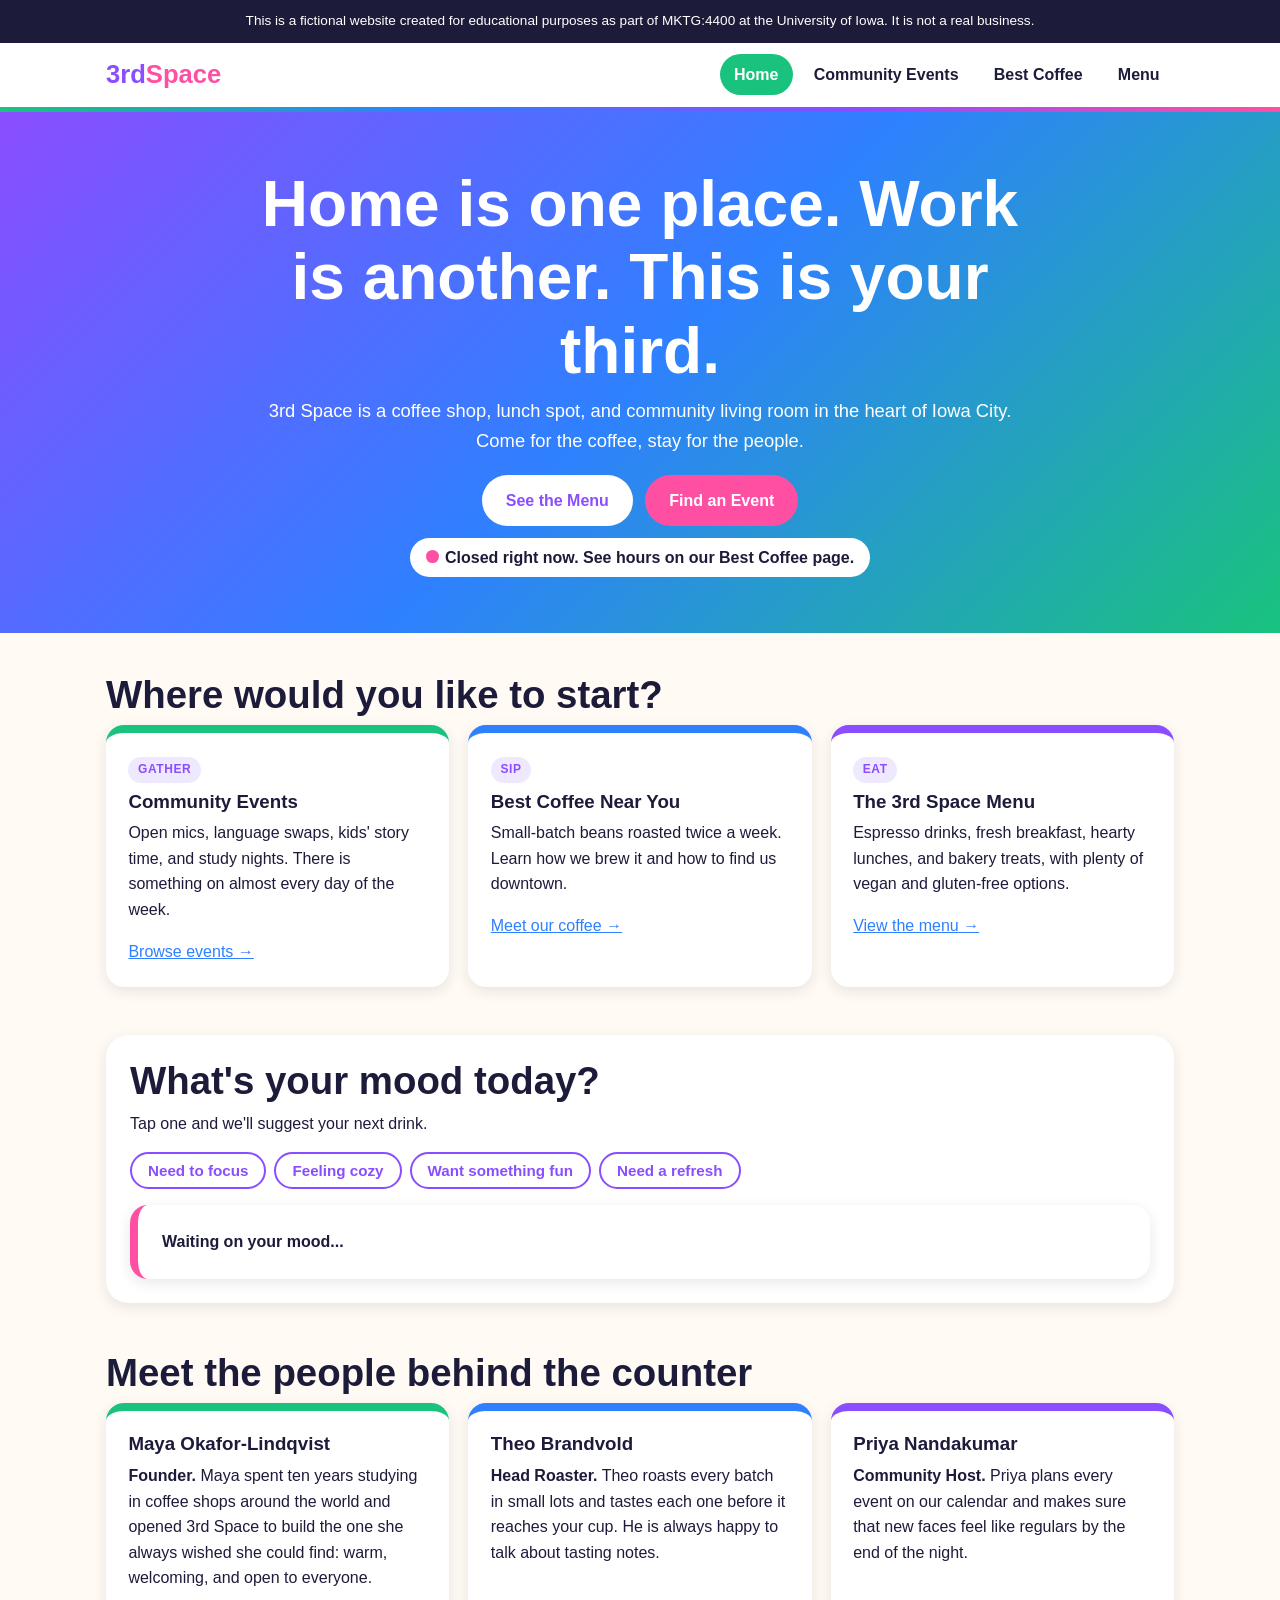
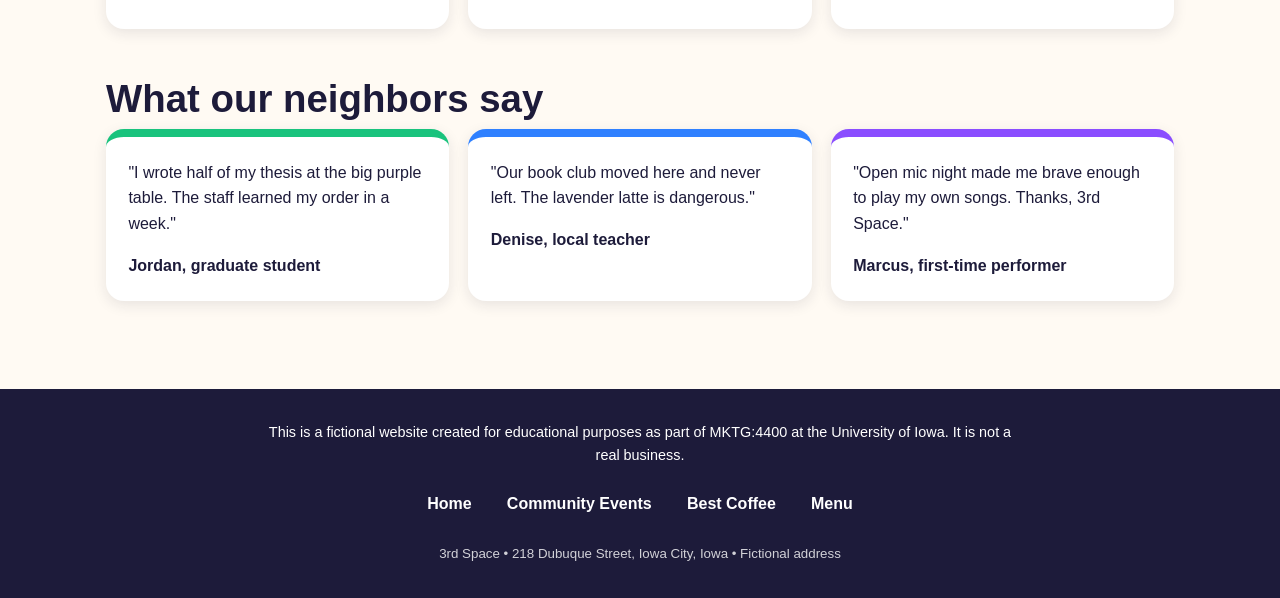
==== index.html @ 73d4e4b7 "Add index.html for 3rd Space coffee shop website This commit adds a new HTML file for the 3rd Space " ====
<!DOCTYPE html>
<html lang="en">
<head>
<meta charset="utf-8">
<meta name="viewport" content="width=device-width, initial-scale=1">
<title>3rd Space | Coffee, Cafe &amp; Community in Iowa City</title>
<meta name="description" content="3rd Space is a coffee shop, lunch spot, and community space in Iowa City.">
<style>
:root{--green:#19c37d;--blue:#2f80ff;--pink:#ff4fa3;--purple:#8a4dff;--ink:#1d1b3a;--bg:#fffaf3;--card:#ffffff}
*{box-sizing:border-box}
html{scroll-behavior:smooth}
body{margin:0;font-family:"Trebuchet MS",Verdana,sans-serif;color:var(--ink);background:var(--bg);line-height:1.6;overflow-x:hidden}
h1,h2,h3{line-height:1.15;margin:0 0 .5rem}
h1{font-size:clamp(2.2rem,7vw,4rem)}
h2{font-size:clamp(1.6rem,4.5vw,2.4rem)}
p{margin:0 0 1rem;overflow-wrap:break-word}
a{color:var(--blue)}
.notice{background:var(--ink);color:#fff;text-align:center;padding:.65rem 1rem;font-size:.85rem}
header{position:sticky;top:0;z-index:10;background:#fff;border-bottom:5px solid var(--green);border-image:linear-gradient(90deg,var(--green),var(--blue),var(--purple),var(--pink)) 1}
.bar{max-width:1100px;margin:0 auto;padding:.7rem 1rem;display:flex;align-items:center;justify-content:space-between;flex-wrap:wrap;gap:.5rem}
.logo{font-size:1.6rem;font-weight:800;text-decoration:none;color:var(--purple)}
.logo span{color:var(--pink)}
nav{display:flex;flex-wrap:wrap;gap:.4rem}
nav a{text-decoration:none;color:var(--ink);font-weight:700;padding:.5rem .9rem;border-radius:999px;transition:.2s}
nav a:nth-child(1):hover,nav a:nth-child(1)[aria-current]{background:var(--green);color:#fff}
nav a:nth-child(2):hover,nav a:nth-child(2)[aria-current]{background:var(--blue);color:#fff}
nav a:nth-child(3):hover,nav a:nth-child(3)[aria-current]{background:var(--purple);color:#fff}
nav a:nth-child(4):hover,nav a:nth-child(4)[aria-current]{background:var(--pink);color:#fff}
.toggle{display:none;background:var(--purple);color:#fff;border:0;border-radius:10px;padding:.5rem .9rem;font-size:1rem;font-weight:700;cursor:pointer}
.hero{background:linear-gradient(135deg,var(--purple),var(--blue) 50%,var(--green));color:#fff;padding:3.5rem 1rem;text-align:center}
.hero.pink{background:linear-gradient(135deg,var(--pink),var(--purple))}
.hero.blue{background:linear-gradient(135deg,var(--blue),var(--green))}
.hero.green{background:linear-gradient(135deg,var(--green),var(--blue))}
.hero .in{max-width:760px;margin:0 auto}
.hero p{font-size:1.15rem}
.btn{display:inline-block;background:#fff;color:var(--purple);font-weight:800;text-decoration:none;padding:.8rem 1.5rem;border-radius:999px;border:0;cursor:pointer;font-size:1rem;margin:.25rem;transition:transform .2s,box-shadow .2s}
.btn:hover{transform:translateY(-3px);box-shadow:0 8px 18px rgba(0,0,0,.2)}
.btn.pinkbtn{background:var(--pink);color:#fff}
main{max-width:1100px;margin:0 auto;padding:2.5rem 1rem}
section{margin-bottom:3rem}
.grid{display:grid;grid-template-columns:repeat(auto-fit,minmax(240px,1fr));gap:1.2rem}
.card{background:var(--card);border-radius:18px;padding:1.4rem;border-top:8px solid var(--green);box-shadow:0 4px 14px rgba(29,27,58,.1);transition:transform .2s,box-shadow .2s}
.card:hover{transform:translateY(-5px);box-shadow:0 12px 24px rgba(29,27,58,.18)}
.card:nth-child(4n+2){border-top-color:var(--blue)}
.card:nth-child(4n+3){border-top-color:var(--purple)}
.card:nth-child(4n+4){border-top-color:var(--pink)}
.tag{display:inline-block;font-size:.75rem;font-weight:800;text-transform:uppercase;letter-spacing:.05em;background:#efe9ff;color:var(--purple);padding:.2rem .6rem;border-radius:999px;margin-bottom:.5rem}
.price{float:right;font-weight:800;color:var(--pink)}
.status{display:inline-block;background:#fff;color:var(--ink);padding:.4rem 1rem;border-radius:999px;font-weight:800;margin-top:.5rem}
.dot{display:inline-block;width:.8rem;height:.8rem;border-radius:50%;background:#aaa;margin-right:.4rem}
.dot.open{background:var(--green)}
.dot.closed{background:var(--pink)}
.pills{display:flex;flex-wrap:wrap;gap:.5rem;margin:1rem 0}
.pill{border:2px solid var(--purple);background:#fff;color:var(--purple);font-weight:800;padding:.5rem 1rem;border-radius:999px;cursor:pointer;font-size:.95rem;transition:.2s}
.pill:hover{background:#efe9ff}
.pill.on{background:var(--purple);color:#fff}
.panel{background:#fff;border-radius:18px;padding:1.5rem;border-left:8px solid var(--pink);box-shadow:0 4px 14px rgba(29,27,58,.1)}
.band{background:#fff;border-radius:22px;padding:1.5rem;box-shadow:0 4px 14px rgba(29,27,58,.1)}
table{width:100%;border-collapse:collapse}
td,th{text-align:left;padding:.6rem;border-bottom:2px solid #f0e8ff}
.scroll{overflow-x:auto}
footer{background:var(--ink);color:#fff;padding:2rem 1rem;text-align:center}
footer .fn{max-width:760px;margin:0 auto 1rem;font-size:.9rem}
footer nav{justify-content:center;margin-bottom:1rem}
footer nav a{color:#fff}
footer small{opacity:.8}
.hide{display:none!important}
@media(max-width:720px){
.js .toggle{display:inline-block}
.js nav{display:none;width:100%;flex-direction:column}
.js nav.open{display:flex}
nav a{background:#f6f1ff;text-align:center}
.hero{padding:2.5rem 1rem}
}
</style>
</head>
<body>
<div class="notice">This is a fictional website created for educational purposes as part of MKTG:4400 at the University of Iowa. It is not a real business.</div>
<header>
<div class="bar">
<a class="logo" href="index.html">3rd<span>Space</span></a>
<button class="toggle" id="toggle" aria-expanded="false" aria-controls="nav">Menu</button>
<nav id="nav" aria-label="Main">
<a href="index.html" aria-current="page">Home</a>
<a href="events.html">Community Events</a>
<a href="coffee.html">Best Coffee</a>
<a href="menu.html">Menu</a>
</nav>
</div>
</header>

<div class="hero">
<div class="in">
<h1>Home is one place. Work is another. This is your third.</h1>
<p>3rd Space is a coffee shop, lunch spot, and community living room in the heart of Iowa City. Come for the coffee, stay for the people.</p>
<a class="btn" href="menu.html">See the Menu</a>
<a class="btn pinkbtn" href="events.html">Find an Event</a>
<div><span class="status" id="status"><span class="dot" id="dot"></span><span id="statusText">Checking hours...</span></span></div>
</div>
</div>

<main>
<section>
<h2>Where would you like to start?</h2>
<div class="grid">
<div class="card"><span class="tag">Gather</span><h3>Community Events</h3><p>Open mics, language swaps, kids' story time, and study nights. There is something on almost every day of the week.</p><a href="events.html">Browse events &rarr;</a></div>
<div class="card"><span class="tag">Sip</span><h3>Best Coffee Near You</h3><p>Small-batch beans roasted twice a week. Learn how we brew it and how to find us downtown.</p><a href="coffee.html">Meet our coffee &rarr;</a></div>
<div class="card"><span class="tag">Eat</span><h3>The 3rd Space Menu</h3><p>Espresso drinks, fresh breakfast, hearty lunches, and bakery treats, with plenty of vegan and gluten-free options.</p><a href="menu.html">View the menu &rarr;</a></div>
</div>
</section>

<section>
<div class="band">
<h2>What's your mood today?</h2>
<p>Tap one and we'll suggest your next drink.</p>
<div class="pills" id="moods">
<button class="pill" data-mood="focus">Need to focus</button>
<button class="pill" data-mood="cozy">Feeling cozy</button>
<button class="pill" data-mood="fun">Want something fun</button>
<button class="pill" data-mood="fresh">Need a refresh</button>
</div>
<div class="panel" id="moodResult" aria-live="polite"><strong>Waiting on your mood...</strong></div>
</div>
</section>

<section>
<h2>Meet the people behind the counter</h2>
<div class="grid">
<div class="card"><h3>Maya Okafor-Lindqvist</h3><p><strong>Founder.</strong> Maya spent ten years studying in coffee shops around the world and opened 3rd Space to build the one she always wished she could find: warm, welcoming, and open to everyone.</p></div>
<div class="card"><h3>Theo Brandvold</h3><p><strong>Head Roaster.</strong> Theo roasts every batch in small lots and tastes each one before it reaches your cup. He is always happy to talk about tasting notes.</p></div>
<div class="card"><h3>Priya Nandakumar</h3><p><strong>Community Host.</strong> Priya plans every event on our calendar and makes sure that new faces feel like regulars by the end of the night.</p></div>
</div>
</section>

<section>
<h2>What our neighbors say</h2>
<div class="grid">
<div class="card"><p>"I wrote half of my thesis at the big purple table. The staff learned my order in a week."</p><strong>Jordan, graduate student</strong></div>
<div class="card"><p>"Our book club moved here and never left. The lavender latte is dangerous."</p><strong>Denise, local teacher</strong></div>
<div class="card"><p>"Open mic night made me brave enough to play my own songs. Thanks, 3rd Space."</p><strong>Marcus, first-time performer</strong></div>
</div>
</section>
</main>

<footer>
<div class="fn">This is a fictional website created for educational purposes as part of MKTG:4400 at the University of Iowa. It is not a real business.</div>
<nav aria-label="Footer">
<a href="index.html">Home</a>
<a href="events.html">Community Events</a>
<a href="coffee.html">Best Coffee</a>
<a href="menu.html">Menu</a>
</nav>
<small>3rd Space &bull; 218 Dubuque Street, Iowa City, Iowa &bull; Fictional address</small>
</footer>

<script>
document.documentElement.classList.add('js');
var t=document.getElementById('toggle'),n=document.getElementById('nav');
t.addEventListener('click',function(){var o=n.classList.toggle('open');t.setAttribute('aria-expanded',o);});

// Open-now status
(function(){
var h={0:[8,18],1:[6.5,20],2:[6.5,20],3:[6.5,20],4:[6.5,20],5:[6.5,20],6:[7,21]};
var d=new Date(),hr=d.getHours()+d.getMinutes()/60,r=h[d.getDay()];
var open=hr>=r[0]&&hr<r[1];
document.getElementById('dot').className='dot '+(open?'open':'closed');
document.getElementById('statusText').textContent=open?'Open now. Come on in!':'Closed right now. See hours on our Best Coffee page.';
})();

// Mood picker
var picks={
focus:'<strong>Double Espresso Cortado.</strong> Strong, smooth, and small enough to sip while you work. Pair it with an everything bagel.',
cozy:'<strong>Lavender Honey Latte.</strong> Warm, floral, and gently sweet. Perfect with a cardamom roll by the window.',
fun:'<strong>Unicorn Cold Foam Cold Brew.</strong> Pink vanilla foam on top of our smooth cold brew. Yes, it is as pretty as it sounds.',
fresh:'<strong>Blueberry Mint Lemonade.</strong> Bright, cold, and caffeine-free. It is a sunny day in a cup.'
};
document.querySelectorAll('#moods .pill').forEach(function(b){
b.addEventListener('click',function(){
document.querySelectorAll('#moods .pill').forEach(function(x){x.classList.remove('on')});
b.classList.add('on');
document.getElementById('moodResult').innerHTML=picks[b.dataset.mood];
});
});
</script>
</body>
</html>
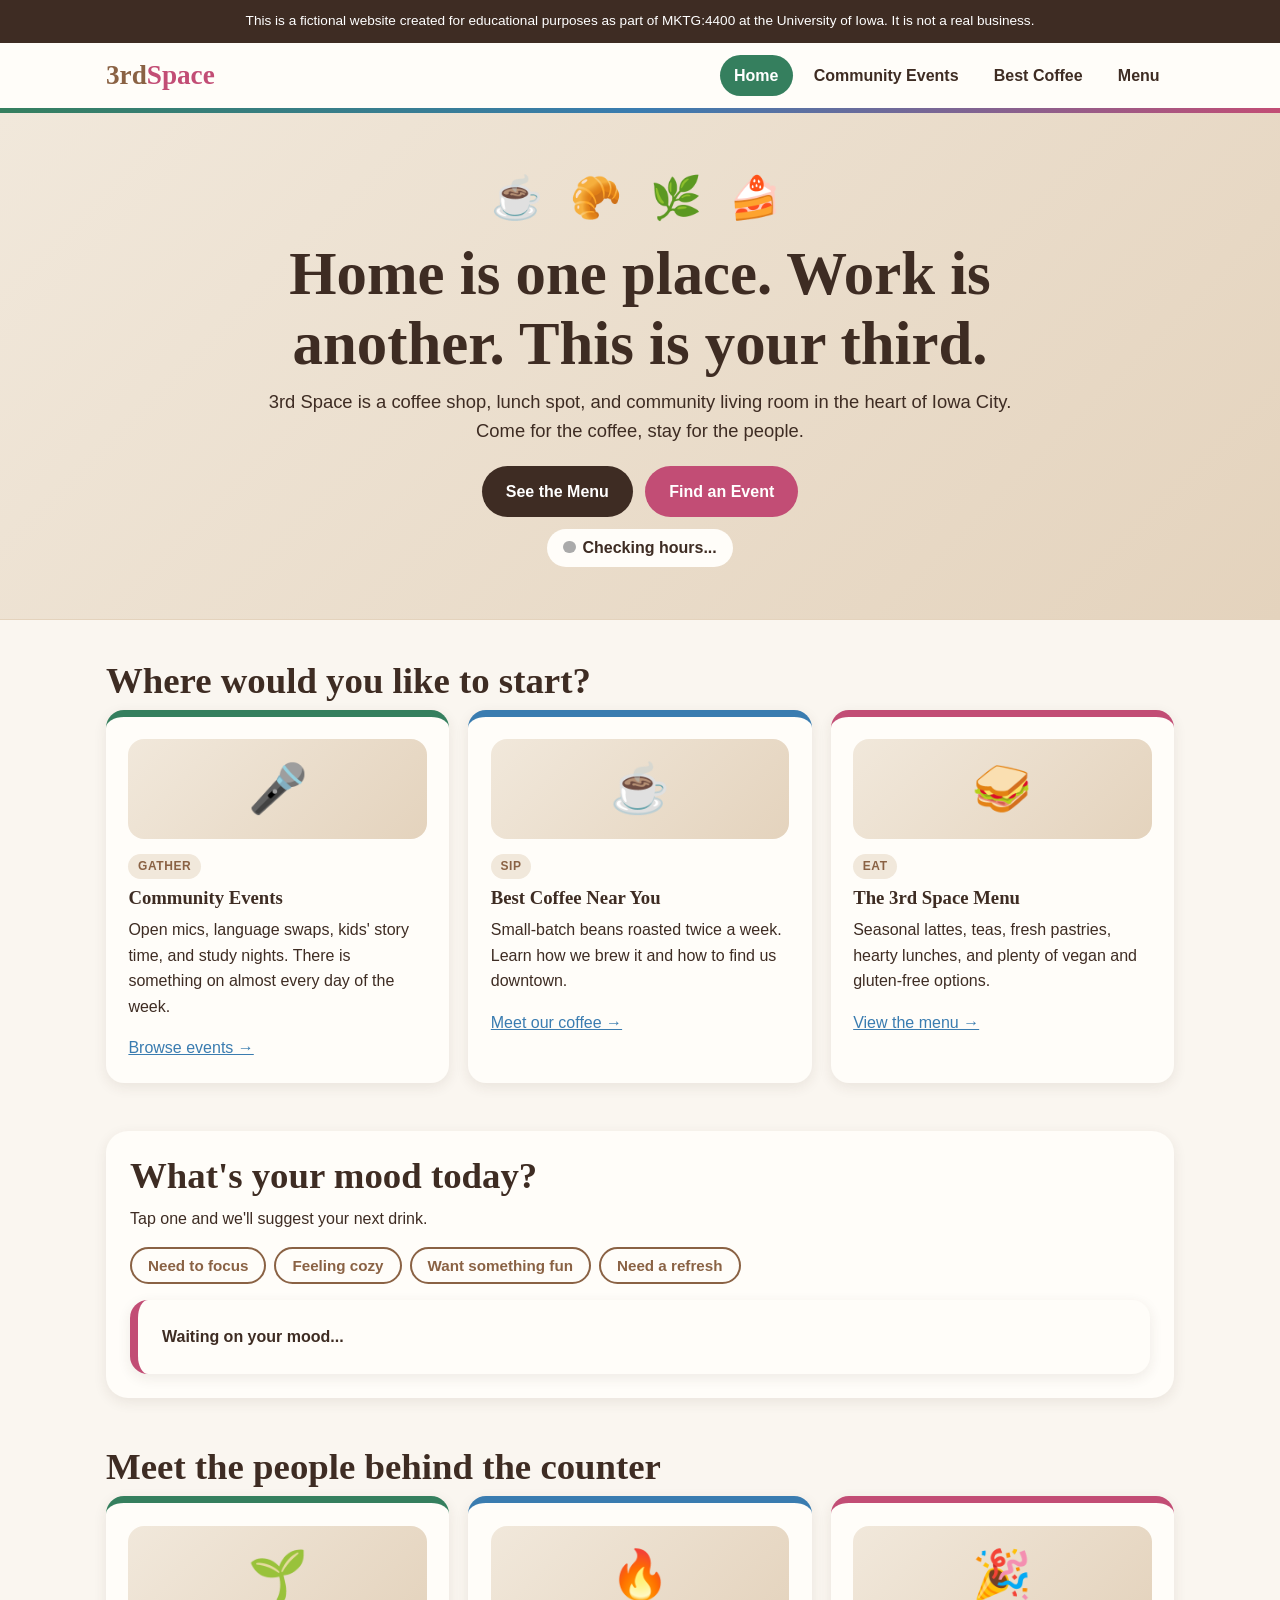
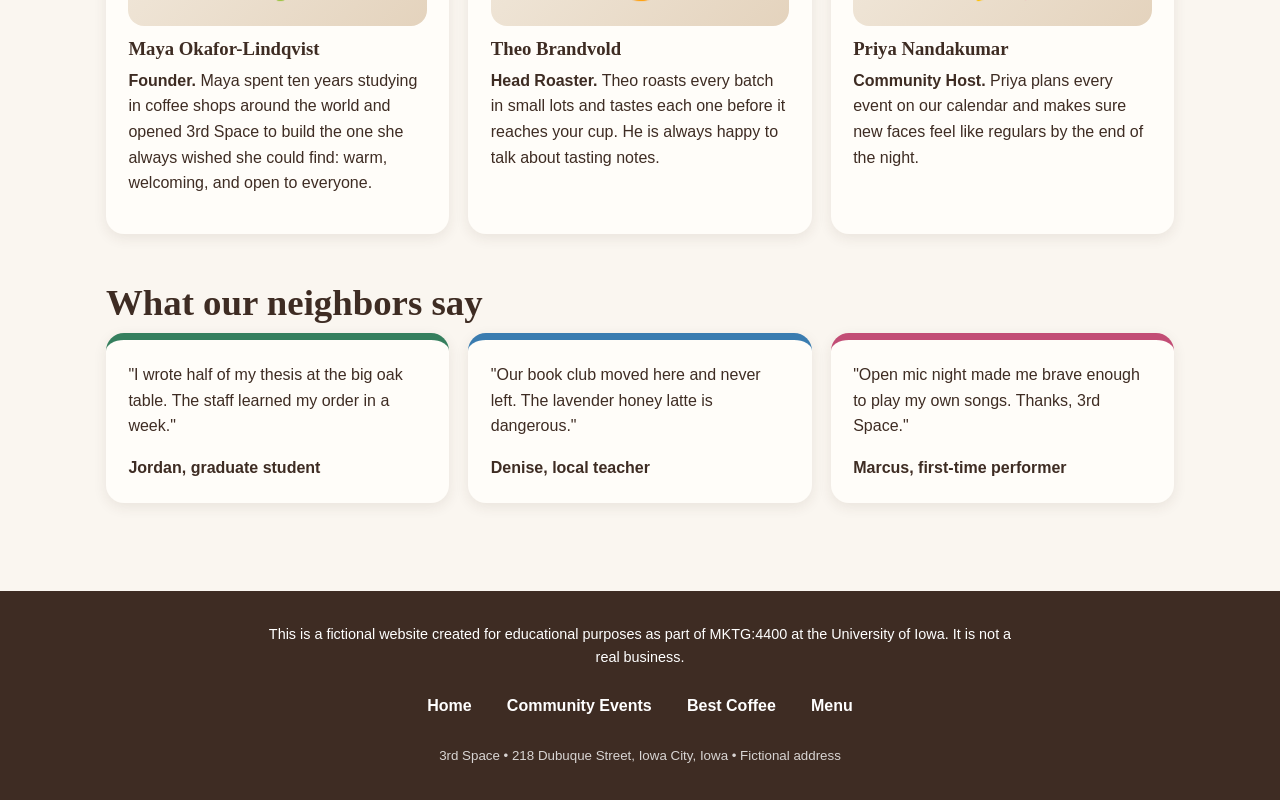
==== commit 579c36aa: "Enhance index.html with new content and structure Updated the HTML structure and added new content f" ====
--- a/index.html
+++ b/index.html
@@ -5,74 +5,8 @@
 <meta name="viewport" content="width=device-width, initial-scale=1">
 <title>3rd Space | Coffee, Cafe &amp; Community in Iowa City</title>
 <meta name="description" content="3rd Space is a coffee shop, lunch spot, and community space in Iowa City.">
-<style>
-:root{--green:#19c37d;--blue:#2f80ff;--pink:#ff4fa3;--purple:#8a4dff;--ink:#1d1b3a;--bg:#fffaf3;--card:#ffffff}
-*{box-sizing:border-box}
-html{scroll-behavior:smooth}
-body{margin:0;font-family:"Trebuchet MS",Verdana,sans-serif;color:var(--ink);background:var(--bg);line-height:1.6;overflow-x:hidden}
-h1,h2,h3{line-height:1.15;margin:0 0 .5rem}
-h1{font-size:clamp(2.2rem,7vw,4rem)}
-h2{font-size:clamp(1.6rem,4.5vw,2.4rem)}
-p{margin:0 0 1rem;overflow-wrap:break-word}
-a{color:var(--blue)}
-.notice{background:var(--ink);color:#fff;text-align:center;padding:.65rem 1rem;font-size:.85rem}
-header{position:sticky;top:0;z-index:10;background:#fff;border-bottom:5px solid var(--green);border-image:linear-gradient(90deg,var(--green),var(--blue),var(--purple),var(--pink)) 1}
-.bar{max-width:1100px;margin:0 auto;padding:.7rem 1rem;display:flex;align-items:center;justify-content:space-between;flex-wrap:wrap;gap:.5rem}
-.logo{font-size:1.6rem;font-weight:800;text-decoration:none;color:var(--purple)}
-.logo span{color:var(--pink)}
-nav{display:flex;flex-wrap:wrap;gap:.4rem}
-nav a{text-decoration:none;color:var(--ink);font-weight:700;padding:.5rem .9rem;border-radius:999px;transition:.2s}
-nav a:nth-child(1):hover,nav a:nth-child(1)[aria-current]{background:var(--green);color:#fff}
-nav a:nth-child(2):hover,nav a:nth-child(2)[aria-current]{background:var(--blue);color:#fff}
-nav a:nth-child(3):hover,nav a:nth-child(3)[aria-current]{background:var(--purple);color:#fff}
-nav a:nth-child(4):hover,nav a:nth-child(4)[aria-current]{background:var(--pink);color:#fff}
-.toggle{display:none;background:var(--purple);color:#fff;border:0;border-radius:10px;padding:.5rem .9rem;font-size:1rem;font-weight:700;cursor:pointer}
-.hero{background:linear-gradient(135deg,var(--purple),var(--blue) 50%,var(--green));color:#fff;padding:3.5rem 1rem;text-align:center}
-.hero.pink{background:linear-gradient(135deg,var(--pink),var(--purple))}
-.hero.blue{background:linear-gradient(135deg,var(--blue),var(--green))}
-.hero.green{background:linear-gradient(135deg,var(--green),var(--blue))}
-.hero .in{max-width:760px;margin:0 auto}
-.hero p{font-size:1.15rem}
-.btn{display:inline-block;background:#fff;color:var(--purple);font-weight:800;text-decoration:none;padding:.8rem 1.5rem;border-radius:999px;border:0;cursor:pointer;font-size:1rem;margin:.25rem;transition:transform .2s,box-shadow .2s}
-.btn:hover{transform:translateY(-3px);box-shadow:0 8px 18px rgba(0,0,0,.2)}
-.btn.pinkbtn{background:var(--pink);color:#fff}
-main{max-width:1100px;margin:0 auto;padding:2.5rem 1rem}
-section{margin-bottom:3rem}
-.grid{display:grid;grid-template-columns:repeat(auto-fit,minmax(240px,1fr));gap:1.2rem}
-.card{background:var(--card);border-radius:18px;padding:1.4rem;border-top:8px solid var(--green);box-shadow:0 4px 14px rgba(29,27,58,.1);transition:transform .2s,box-shadow .2s}
-.card:hover{transform:translateY(-5px);box-shadow:0 12px 24px rgba(29,27,58,.18)}
-.card:nth-child(4n+2){border-top-color:var(--blue)}
-.card:nth-child(4n+3){border-top-color:var(--purple)}
-.card:nth-child(4n+4){border-top-color:var(--pink)}
-.tag{display:inline-block;font-size:.75rem;font-weight:800;text-transform:uppercase;letter-spacing:.05em;background:#efe9ff;color:var(--purple);padding:.2rem .6rem;border-radius:999px;margin-bottom:.5rem}
-.price{float:right;font-weight:800;color:var(--pink)}
-.status{display:inline-block;background:#fff;color:var(--ink);padding:.4rem 1rem;border-radius:999px;font-weight:800;margin-top:.5rem}
-.dot{display:inline-block;width:.8rem;height:.8rem;border-radius:50%;background:#aaa;margin-right:.4rem}
-.dot.open{background:var(--green)}
-.dot.closed{background:var(--pink)}
-.pills{display:flex;flex-wrap:wrap;gap:.5rem;margin:1rem 0}
-.pill{border:2px solid var(--purple);background:#fff;color:var(--purple);font-weight:800;padding:.5rem 1rem;border-radius:999px;cursor:pointer;font-size:.95rem;transition:.2s}
-.pill:hover{background:#efe9ff}
-.pill.on{background:var(--purple);color:#fff}
-.panel{background:#fff;border-radius:18px;padding:1.5rem;border-left:8px solid var(--pink);box-shadow:0 4px 14px rgba(29,27,58,.1)}
-.band{background:#fff;border-radius:22px;padding:1.5rem;box-shadow:0 4px 14px rgba(29,27,58,.1)}
-table{width:100%;border-collapse:collapse}
-td,th{text-align:left;padding:.6rem;border-bottom:2px solid #f0e8ff}
-.scroll{overflow-x:auto}
-footer{background:var(--ink);color:#fff;padding:2rem 1rem;text-align:center}
-footer .fn{max-width:760px;margin:0 auto 1rem;font-size:.9rem}
-footer nav{justify-content:center;margin-bottom:1rem}
-footer nav a{color:#fff}
-footer small{opacity:.8}
-.hide{display:none!important}
-@media(max-width:720px){
-.js .toggle{display:inline-block}
-.js nav{display:none;width:100%;flex-direction:column}
-.js nav.open{display:flex}
-nav a{background:#f6f1ff;text-align:center}
-.hero{padding:2.5rem 1rem}
-}
-</style>
+<link rel="stylesheet" href="style.css">
+<script src="script.js" defer></script>
 </head>
 <body>
 <div class="notice">This is a fictional website created for educational purposes as part of MKTG:4400 at the University of Iowa. It is not a real business.</div>
@@ -91,11 +25,12 @@
 
 <div class="hero">
 <div class="in">
+<div class="art" aria-hidden="true">☕ 🥐 🌿 🍰</div>
 <h1>Home is one place. Work is another. This is your third.</h1>
 <p>3rd Space is a coffee shop, lunch spot, and community living room in the heart of Iowa City. Come for the coffee, stay for the people.</p>
 <a class="btn" href="menu.html">See the Menu</a>
 <a class="btn pinkbtn" href="events.html">Find an Event</a>
-<div><span class="status" id="status"><span class="dot" id="dot"></span><span id="statusText">Checking hours...</span></span></div>
+<div><span class="status"><span class="dot" id="dot"></span><span id="statusText">Checking hours...</span></span></div>
 </div>
 </div>
 
@@ -103,9 +38,9 @@
 <section>
 <h2>Where would you like to start?</h2>
 <div class="grid">
-<div class="card"><span class="tag">Gather</span><h3>Community Events</h3><p>Open mics, language swaps, kids' story time, and study nights. There is something on almost every day of the week.</p><a href="events.html">Browse events &rarr;</a></div>
-<div class="card"><span class="tag">Sip</span><h3>Best Coffee Near You</h3><p>Small-batch beans roasted twice a week. Learn how we brew it and how to find us downtown.</p><a href="coffee.html">Meet our coffee &rarr;</a></div>
-<div class="card"><span class="tag">Eat</span><h3>The 3rd Space Menu</h3><p>Espresso drinks, fresh breakfast, hearty lunches, and bakery treats, with plenty of vegan and gluten-free options.</p><a href="menu.html">View the menu &rarr;</a></div>
+<div class="card"><span class="pic wide" aria-hidden="true">🎤</span><span class="tag">Gather</span><h3>Community Events</h3><p>Open mics, language swaps, kids' story time, and study nights. There is something on almost every day of the week.</p><a href="events.html">Browse events &rarr;</a></div>
+<div class="card"><span class="pic wide" aria-hidden="true">☕</span><span class="tag">Sip</span><h3>Best Coffee Near You</h3><p>Small-batch beans roasted twice a week. Learn how we brew it and how to find us downtown.</p><a href="coffee.html">Meet our coffee &rarr;</a></div>
+<div class="card"><span class="pic wide" aria-hidden="true">🥪</span><span class="tag">Eat</span><h3>The 3rd Space Menu</h3><p>Seasonal lattes, teas, fresh pastries, hearty lunches, and plenty of vegan and gluten-free options.</p><a href="menu.html">View the menu &rarr;</a></div>
 </div>
 </section>
 
@@ -113,30 +48,30 @@
 <div class="band">
 <h2>What's your mood today?</h2>
 <p>Tap one and we'll suggest your next drink.</p>
-<div class="pills" id="moods">
-<button class="pill" data-mood="focus">Need to focus</button>
-<button class="pill" data-mood="cozy">Feeling cozy</button>
-<button class="pill" data-mood="fun">Want something fun</button>
-<button class="pill" data-mood="fresh">Need a refresh</button>
+<div class="pills">
+<button class="pill" data-msg="<b>Double Espresso Cortado.</b> Strong, smooth, and small enough to sip while you work. Pair it with an everything bagel sandwich.">Need to focus</button>
+<button class="pill" data-msg="<b>Maple Pecan Latte.</b> Warm, nutty, and gently sweet. Perfect with a cardamom roll by the window.">Feeling cozy</button>
+<button class="pill" data-msg="<b>Unicorn Cold Foam Cold Brew.</b> Pink vanilla foam on our smooth cold brew. Yes, it is as pretty as it sounds.">Want something fun</button>
+<button class="pill" data-msg="<b>Blueberry Mint Lemonade.</b> Bright, cold, and caffeine-free. It is a sunny day in a cup.">Need a refresh</button>
 </div>
-<div class="panel" id="moodResult" aria-live="polite"><strong>Waiting on your mood...</strong></div>
+<div class="panel" id="out" aria-live="polite"><strong>Waiting on your mood...</strong></div>
 </div>
 </section>
 
 <section>
 <h2>Meet the people behind the counter</h2>
 <div class="grid">
-<div class="card"><h3>Maya Okafor-Lindqvist</h3><p><strong>Founder.</strong> Maya spent ten years studying in coffee shops around the world and opened 3rd Space to build the one she always wished she could find: warm, welcoming, and open to everyone.</p></div>
-<div class="card"><h3>Theo Brandvold</h3><p><strong>Head Roaster.</strong> Theo roasts every batch in small lots and tastes each one before it reaches your cup. He is always happy to talk about tasting notes.</p></div>
-<div class="card"><h3>Priya Nandakumar</h3><p><strong>Community Host.</strong> Priya plans every event on our calendar and makes sure that new faces feel like regulars by the end of the night.</p></div>
+<div class="card"><span class="pic wide" aria-hidden="true">🌱</span><h3>Maya Okafor-Lindqvist</h3><p><strong>Founder.</strong> Maya spent ten years studying in coffee shops around the world and opened 3rd Space to build the one she always wished she could find: warm, welcoming, and open to everyone.</p></div>
+<div class="card"><span class="pic wide" aria-hidden="true">🔥</span><h3>Theo Brandvold</h3><p><strong>Head Roaster.</strong> Theo roasts every batch in small lots and tastes each one before it reaches your cup. He is always happy to talk about tasting notes.</p></div>
+<div class="card"><span class="pic wide" aria-hidden="true">🎉</span><h3>Priya Nandakumar</h3><p><strong>Community Host.</strong> Priya plans every event on our calendar and makes sure new faces feel like regulars by the end of the night.</p></div>
 </div>
 </section>
 
 <section>
 <h2>What our neighbors say</h2>
 <div class="grid">
-<div class="card"><p>"I wrote half of my thesis at the big purple table. The staff learned my order in a week."</p><strong>Jordan, graduate student</strong></div>
-<div class="card"><p>"Our book club moved here and never left. The lavender latte is dangerous."</p><strong>Denise, local teacher</strong></div>
+<div class="card"><p>"I wrote half of my thesis at the big oak table. The staff learned my order in a week."</p><strong>Jordan, graduate student</strong></div>
+<div class="card"><p>"Our book club moved here and never left. The lavender honey latte is dangerous."</p><strong>Denise, local teacher</strong></div>
 <div class="card"><p>"Open mic night made me brave enough to play my own songs. Thanks, 3rd Space."</p><strong>Marcus, first-time performer</strong></div>
 </div>
 </section>
@@ -152,35 +87,5 @@
 </nav>
 <small>3rd Space &bull; 218 Dubuque Street, Iowa City, Iowa &bull; Fictional address</small>
 </footer>
-
-<script>
-document.documentElement.classList.add('js');
-var t=document.getElementById('toggle'),n=document.getElementById('nav');
-t.addEventListener('click',function(){var o=n.classList.toggle('open');t.setAttribute('aria-expanded',o);});
-
-// Open-now status
-(function(){
-var h={0:[8,18],1:[6.5,20],2:[6.5,20],3:[6.5,20],4:[6.5,20],5:[6.5,20],6:[7,21]};
-var d=new Date(),hr=d.getHours()+d.getMinutes()/60,r=h[d.getDay()];
-var open=hr>=r[0]&&hr<r[1];
-document.getElementById('dot').className='dot '+(open?'open':'closed');
-document.getElementById('statusText').textContent=open?'Open now. Come on in!':'Closed right now. See hours on our Best Coffee page.';
-})();
-
-// Mood picker
-var picks={
-focus:'<strong>Double Espresso Cortado.</strong> Strong, smooth, and small enough to sip while you work. Pair it with an everything bagel.',
-cozy:'<strong>Lavender Honey Latte.</strong> Warm, floral, and gently sweet. Perfect with a cardamom roll by the window.',
-fun:'<strong>Unicorn Cold Foam Cold Brew.</strong> Pink vanilla foam on top of our smooth cold brew. Yes, it is as pretty as it sounds.',
-fresh:'<strong>Blueberry Mint Lemonade.</strong> Bright, cold, and caffeine-free. It is a sunny day in a cup.'
-};
-document.querySelectorAll('#moods .pill').forEach(function(b){
-b.addEventListener('click',function(){
-document.querySelectorAll('#moods .pill').forEach(function(x){x.classList.remove('on')});
-b.classList.add('on');
-document.getElementById('moodResult').innerHTML=picks[b.dataset.mood];
-});
-});
-</script>
 </body>
 </html>
--- a/style.css
+++ b/style.css
@@ -0,0 +1,82 @@
+:root{--cream:#faf6f0;--oat:#f1e8db;--latte:#e4d3bd;--mocha:#8a6244;--esp:#3e2c23;--green:#357f5e;--blue:#3a7cb0;--pink:#c24d75;--card:#fffdf9}
+*{box-sizing:border-box}
+html{scroll-behavior:smooth}
+body{margin:0;font-family:"Trebuchet MS",Verdana,sans-serif;color:var(--esp);background:var(--cream);line-height:1.6;overflow-x:hidden}
+h1,h2,h3{font-family:Georgia,"Times New Roman",serif;line-height:1.15;margin:0 0 .5rem}
+h1{font-size:clamp(2.1rem,7vw,3.8rem)}
+h2{font-size:clamp(1.6rem,4.5vw,2.3rem)}
+p{margin:0 0 1rem;overflow-wrap:break-word}
+a{color:var(--blue)}
+.notice{background:var(--esp);color:#fff;text-align:center;padding:.65rem 1rem;font-size:.85rem}
+header{position:sticky;top:0;z-index:10;background:var(--card);border-bottom:5px solid;border-image:linear-gradient(90deg,var(--green),var(--blue),var(--pink)) 1}
+.bar{max-width:1100px;margin:0 auto;padding:.7rem 1rem;display:flex;align-items:center;justify-content:space-between;flex-wrap:wrap;gap:.5rem}
+.logo{font-family:Georgia,serif;font-size:1.7rem;font-weight:700;text-decoration:none;color:var(--mocha)}
+.logo span{color:var(--pink)}
+nav{display:flex;flex-wrap:wrap;gap:.4rem}
+nav a{text-decoration:none;color:var(--esp);font-weight:700;padding:.5rem .9rem;border-radius:999px;transition:.2s}
+nav a:nth-child(1):hover,nav a:nth-child(1)[aria-current]{background:var(--green);color:#fff}
+nav a:nth-child(2):hover,nav a:nth-child(2)[aria-current]{background:var(--blue);color:#fff}
+nav a:nth-child(3):hover,nav a:nth-child(3)[aria-current]{background:var(--mocha);color:#fff}
+nav a:nth-child(4):hover,nav a:nth-child(4)[aria-current]{background:var(--pink);color:#fff}
+.toggle{display:none;background:var(--mocha);color:#fff;border:0;border-radius:10px;padding:.5rem .9rem;font-size:1rem;font-weight:700;cursor:pointer}
+.hero{background:linear-gradient(135deg,var(--oat),var(--latte));text-align:center;padding:3.2rem 1rem;border-bottom:1px solid var(--latte)}
+.hero .in{max-width:760px;margin:0 auto}
+.hero p{font-size:1.15rem}
+.art{font-size:2.6rem;letter-spacing:.5rem;margin-bottom:.5rem}
+.btn{display:inline-block;background:var(--esp);color:#fff;font-weight:800;text-decoration:none;padding:.8rem 1.5rem;border-radius:999px;border:0;cursor:pointer;font-size:1rem;margin:.25rem;transition:transform .2s,box-shadow .2s}
+.btn:hover{transform:translateY(-3px);box-shadow:0 8px 18px rgba(62,44,35,.25)}
+.btn.pinkbtn{background:var(--pink)}
+main{max-width:1100px;margin:0 auto;padding:2.5rem 1rem}
+section{margin-bottom:3rem}
+.grid{display:grid;grid-template-columns:repeat(auto-fit,minmax(240px,1fr));gap:1.2rem}
+.card{background:var(--card);border-radius:18px;padding:1.4rem;border-top:7px solid var(--green);box-shadow:0 4px 14px rgba(62,44,35,.09);transition:transform .2s,box-shadow .2s}
+.card:hover{transform:translateY(-5px);box-shadow:0 12px 24px rgba(62,44,35,.16)}
+.card:nth-child(4n+2){border-top-color:var(--blue)}
+.card:nth-child(4n+3){border-top-color:var(--pink)}
+.card:nth-child(4n+4){border-top-color:var(--mocha)}
+.pic{display:grid;place-items:center;width:64px;height:64px;flex:none;border-radius:16px;font-size:2rem;background:var(--oat)}
+.pic.wide{width:100%;height:100px;font-size:3rem;margin-bottom:.8rem;background:linear-gradient(135deg,var(--oat),var(--latte))}
+.tag{display:inline-block;font-size:.75rem;font-weight:800;text-transform:uppercase;letter-spacing:.05em;background:var(--oat);color:var(--mocha);padding:.2rem .6rem;border-radius:999px;margin-bottom:.5rem}
+.status{display:inline-block;background:var(--card);padding:.4rem 1rem;border-radius:999px;font-weight:800;margin-top:.5rem}
+.dot{display:inline-block;width:.8rem;height:.8rem;border-radius:50%;background:#aaa;margin-right:.4rem}
+.dot.open{background:var(--green)}
+.dot.closed{background:var(--pink)}
+.pills{display:flex;flex-wrap:wrap;gap:.5rem;margin:1rem 0}
+.pill{border:2px solid var(--mocha);background:var(--card);color:var(--mocha);font-weight:800;padding:.5rem 1rem;border-radius:999px;cursor:pointer;font-size:.95rem;transition:.2s}
+.pill:hover{background:var(--oat)}
+.pill.on{background:var(--mocha);color:#fff}
+.panel{background:var(--card);border-radius:18px;padding:1.5rem;border-left:8px solid var(--pink);box-shadow:0 4px 14px rgba(62,44,35,.09)}
+.band{background:var(--card);border-radius:22px;padding:1.5rem;box-shadow:0 4px 14px rgba(62,44,35,.09)}
+table{width:100%;border-collapse:collapse}
+td,th{text-align:left;padding:.6rem;border-bottom:2px solid var(--oat)}
+.scroll{overflow-x:auto}
+.filters{position:sticky;top:64px;z-index:5;background:var(--cream);padding:.4rem 0}
+.cat{margin-bottom:2.5rem}
+.cat h2{border-bottom:3px solid var(--latte);padding-bottom:.4rem;margin-bottom:1rem}
+.cat .note{color:var(--mocha);font-style:italic}
+.items{display:grid;grid-template-columns:repeat(auto-fill,minmax(290px,1fr));gap:1rem}
+.items h3.sub{grid-column:1/-1;margin:.8rem 0 0;color:var(--blue)}
+.item{display:flex;gap:.9rem;align-items:flex-start;background:var(--card);border-radius:16px;padding:.9rem;box-shadow:0 3px 10px rgba(62,44,35,.08)}
+.item .pic{width:58px;height:58px;font-size:1.8rem}
+.item:nth-child(3n+1) .pic{background:#dcefe5}
+.item:nth-child(3n+2) .pic{background:#dce9f5}
+.item:nth-child(3n) .pic{background:#f7dfe7}
+.item b{font-family:Georgia,serif;font-size:1.05rem}
+.item em{float:right;font-style:normal;font-weight:800;color:var(--pink);margin-left:.5rem}
+.item p{margin:.2rem 0 0;font-size:.92rem}
+.item.star{border:2px solid var(--pink);background:#fff6f8}
+.chips span{display:inline-block;background:var(--oat);padding:.25rem .7rem;border-radius:999px;margin:.2rem .2rem 0 0;font-size:.9rem}
+footer{background:var(--esp);color:#fff;padding:2rem 1rem;text-align:center}
+footer .fn{max-width:760px;margin:0 auto 1rem;font-size:.9rem}
+footer nav{justify-content:center;margin-bottom:1rem}
+footer nav a{color:#fff}
+footer small{opacity:.8}
+.hide{display:none!important}
+@media(max-width:720px){
+.js .toggle{display:inline-block}
+.js nav{display:none;width:100%;flex-direction:column}
+.js nav.open{display:flex}
+nav a{background:var(--oat);text-align:center}
+.hero{padding:2.2rem 1rem}
+.filters{top:58px}
+}
